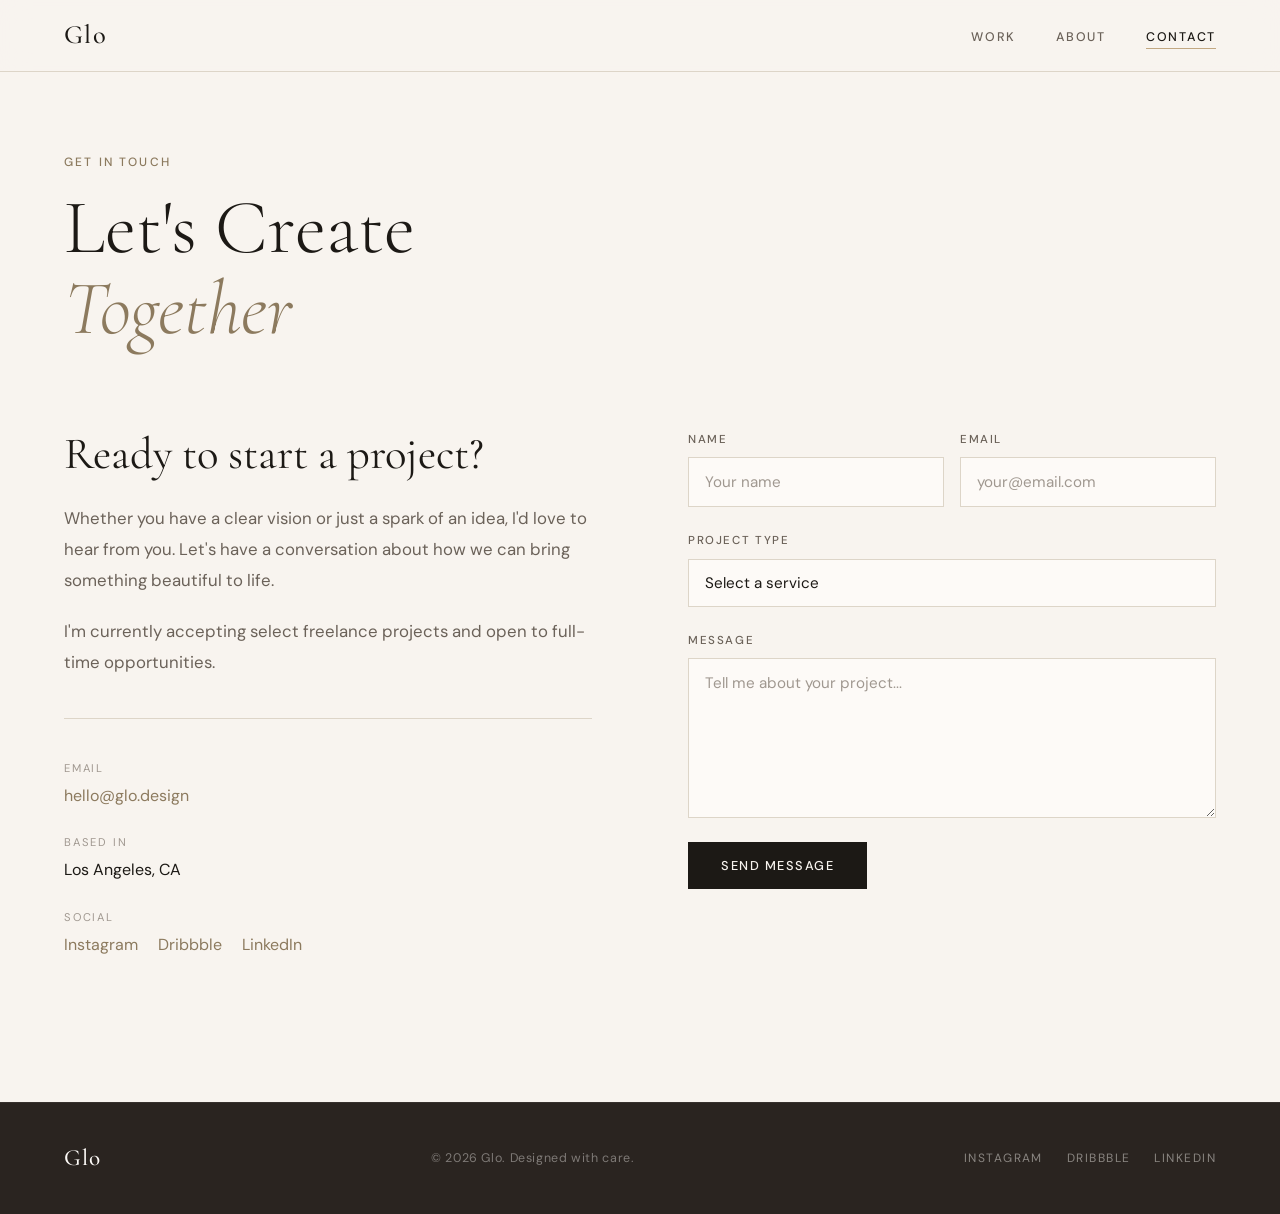
==== pages/contact.html @ 7f2146d1 "first commit" ====
<!DOCTYPE html>
<html lang="en">
<head>
  <meta charset="UTF-8" />
  <meta name="viewport" content="width=device-width, initial-scale=1.0" />
  <title>Contact — Glo</title>
  <link rel="preconnect" href="https://fonts.googleapis.com" />
  <link rel="preconnect" href="https://fonts.gstatic.com" crossorigin />
  <link href="https://fonts.googleapis.com/css2?family=Cormorant+Garamond:ital,wght@0,300;0,400;0,500;1,300;1,400;1,500&family=DM+Sans:opsz,wght@9..40,300;9..40,400;9..40,500&display=swap" rel="stylesheet" />
  <link rel="stylesheet" href="../css/styles.css" />
</head>
<body>

  <nav class="nav">
    <a href="../index.html" class="nav__logo">Glo</a>
    <ul class="nav__links">
      <li><a href="work.html">Work</a></li>
      <li><a href="../index.html#about">About</a></li>
      <li><a href="contact.html" class="nav__link--active">Contact</a></li>
    </ul>
  </nav>

  <section class="page-hero">
    <span class="page-hero__eyebrow">Get In Touch</span>
    <h1 class="page-hero__title">
      Let's Create<br />
      <em>Together</em>
    </h1>
  </section>

  <div class="contact-layout">

    <div class="contact-info">
      <h2>Ready to start a project?</h2>
      <p>Whether you have a clear vision or just a spark of an idea, I'd love to hear from you. Let's have a conversation about how we can bring something beautiful to life.</p>
      <p>I'm currently accepting select freelance projects and open to full-time opportunities.</p>

      <div class="contact-details">
        <div>
          <span class="contact-detail__label">Email</span>
          <div class="contact-detail__value">
            <a href="mailto:hello@glo.design">hello@glo.design</a>
          </div>
        </div>
        <div>
          <span class="contact-detail__label">Based In</span>
          <div class="contact-detail__value">Los Angeles, CA</div>
        </div>
        <div>
          <span class="contact-detail__label">Social</span>
          <div class="contact-detail__value social-links">
            <a href="#">Instagram</a>
            <a href="#">Dribbble</a>
            <a href="#">LinkedIn</a>
          </div>
        </div>
      </div>
    </div>

    <form class="contact-form" action="#" method="post">
      <div class="form-row">
        <div class="form-group">
          <label for="name">Name</label>
          <input type="text" id="name" name="name" placeholder="Your name" required />
        </div>
        <div class="form-group">
          <label for="email">Email</label>
          <input type="email" id="email" name="email" placeholder="your@email.com" required />
        </div>
      </div>
      <div class="form-group">
        <label for="service">Project Type</label>
        <select id="service" name="service">
          <option value="" disabled selected>Select a service</option>
          <option value="branding">Brand Identity</option>
          <option value="ux">UI / UX Design</option>
          <option value="art">Art Direction</option>
          <option value="print">Print &amp; Packaging</option>
          <option value="other">Other</option>
        </select>
      </div>
      <div class="form-group">
        <label for="message">Message</label>
        <textarea id="message" name="message" placeholder="Tell me about your project..."></textarea>
      </div>
      <div>
        <button type="submit" class="btn btn--primary">Send Message</button>
      </div>
    </form>

  </div>

  <footer class="footer">
    <div class="footer__inner">
      <span class="footer__logo">Glo</span>
      <p class="footer__copy">&copy; 2026 Glo. Designed with care.</p>
      <div class="footer__links">
        <a href="#">Instagram</a>
        <a href="#">Dribbble</a>
        <a href="#">LinkedIn</a>
      </div>
    </div>
  </footer>

</body>
</html>
---- css/styles.css ----
/* ============================================
   GLO — Personal Website Styles
   ============================================ */

/* --- Variables --- */
:root {
  --cream:       #F8F4EF;
  --warm-white:  #FDFAF7;
  --ink:         #1C1915;
  --ink-mid:     #6B6259;
  --ink-light:   #A09890;
  --gold:        #C2A882;
  --gold-dark:   #8C7A5E;
  --sand:        #EDE7DE;
  --sand-deep:   #DDD5C8;
  --dark:        #2A2420;
  --font-serif:  'Cormorant Garamond', Georgia, serif;
  --font-sans:   'DM Sans', system-ui, -apple-system, sans-serif;
  --max-width:   1200px;
  --nav-height:  72px;
}

/* --- Reset --- */
*, *::before, *::after {
  box-sizing: border-box;
  margin: 0;
  padding: 0;
}

html {
  scroll-behavior: smooth;
  -webkit-font-smoothing: antialiased;
}

body {
  background-color: var(--cream);
  color: var(--ink);
  font-family: var(--font-sans);
  font-size: 16px;
  line-height: 1.7;
}

img { display: block; width: 100%; }
a { text-decoration: none; color: inherit; }
ul { list-style: none; }

/* --- Typography --- */
h1, h2, h3 {
  font-family: var(--font-serif);
  font-weight: 400;
  line-height: 1.1;
}

.label {
  font-size: 0.75rem;
  font-weight: 500;
  letter-spacing: 0.18em;
  text-transform: uppercase;
  color: var(--gold-dark);
  display: block;
  margin-bottom: 0.75rem;
}

.label--light { color: var(--gold); }

/* --- Buttons --- */
.btn {
  display: inline-block;
  padding: 0.875rem 2rem;
  font-family: var(--font-sans);
  font-size: 0.8rem;
  font-weight: 500;
  letter-spacing: 0.12em;
  text-transform: uppercase;
  border: 1.5px solid currentColor;
  cursor: pointer;
  transition: background 0.25s ease, color 0.25s ease, border-color 0.25s ease;
}

.btn--primary {
  background: var(--ink);
  color: var(--cream);
  border-color: var(--ink);
}
.btn--primary:hover {
  background: var(--gold-dark);
  border-color: var(--gold-dark);
}

.btn--secondary {
  background: transparent;
  color: var(--ink);
  border-color: var(--ink);
}
.btn--secondary:hover {
  background: var(--ink);
  color: var(--cream);
}

.btn--light {
  background: transparent;
  color: var(--warm-white);
  border-color: var(--warm-white);
}
.btn--light:hover {
  background: var(--warm-white);
  color: var(--dark);
}

/* ============================================
   NAVIGATION
   ============================================ */
.nav {
  position: fixed;
  top: 0;
  left: 0;
  right: 0;
  z-index: 100;
  height: var(--nav-height);
  display: flex;
  align-items: center;
  justify-content: space-between;
  padding: 0 4rem;
  background: rgba(248, 244, 239, 0.92);
  backdrop-filter: blur(14px);
  -webkit-backdrop-filter: blur(14px);
  border-bottom: 1px solid var(--sand-deep);
}

.nav__logo {
  font-family: var(--font-serif);
  font-size: 1.65rem;
  font-weight: 500;
  letter-spacing: 0.05em;
  color: var(--ink);
  transition: color 0.2s;
}
.nav__logo:hover { color: var(--gold-dark); }

.nav__links {
  display: flex;
  gap: 2.5rem;
  align-items: center;
}

.nav__links a {
  font-size: 0.78rem;
  font-weight: 500;
  letter-spacing: 0.14em;
  text-transform: uppercase;
  color: var(--ink-mid);
  transition: color 0.2s;
  position: relative;
}

.nav__links a::after {
  content: '';
  position: absolute;
  bottom: -4px;
  left: 0;
  width: 0;
  height: 1px;
  background: var(--gold);
  transition: width 0.25s ease;
}

.nav__links a:hover,
.nav__links a.nav__link--active {
  color: var(--ink);
}

.nav__links a:hover::after,
.nav__links a.nav__link--active::after {
  width: 100%;
}

/* ============================================
   HERO
   ============================================ */
.hero {
  min-height: 100vh;
  padding-top: var(--nav-height);
  display: flex;
  align-items: center;
  padding-left: 4rem;
  padding-right: 4rem;
  position: relative;
  overflow: hidden;
}

.hero__content {
  max-width: 680px;
  position: relative;
  z-index: 2;
}

.hero__eyebrow {
  display: block;
  font-size: 0.78rem;
  font-weight: 500;
  letter-spacing: 0.2em;
  text-transform: uppercase;
  color: var(--gold-dark);
  margin-bottom: 1.5rem;
}

.hero__title {
  font-size: clamp(4rem, 8vw, 7.5rem);
  font-weight: 300;
  line-height: 1.0;
  color: var(--ink);
  margin-bottom: 1.75rem;
}

.hero__title em {
  font-style: italic;
  color: var(--gold-dark);
}

.hero__subtitle {
  font-size: 1.05rem;
  color: var(--ink-mid);
  line-height: 1.85;
  margin-bottom: 2.5rem;
  max-width: 460px;
}

.hero__decoration {
  position: absolute;
  right: -6vw;
  top: 50%;
  transform: translateY(-50%);
  z-index: 1;
}

.hero__circle {
  width: clamp(360px, 44vw, 680px);
  height: clamp(360px, 44vw, 680px);
  border-radius: 50%;
  background: radial-gradient(circle at 35% 35%, var(--sand), var(--sand-deep) 70%, var(--gold) 100%);
  opacity: 0.55;
}

/* ============================================
   ABOUT
   ============================================ */
.about {
  padding: 9rem 4rem;
  background: var(--warm-white);
}

.about__inner {
  max-width: var(--max-width);
  margin: 0 auto;
  display: grid;
  grid-template-columns: 1fr 1fr;
  gap: 6rem;
  align-items: center;
}

.about__img-placeholder {
  aspect-ratio: 3 / 4;
  border-radius: 2px;
  background: linear-gradient(145deg, var(--sand) 0%, var(--sand-deep) 55%, #C2A882 100%);
  position: relative;
  overflow: hidden;
}

.about__img-placeholder::after {
  content: 'Glo';
  position: absolute;
  bottom: 2rem;
  right: 2rem;
  font-family: var(--font-serif);
  font-size: 6rem;
  font-weight: 300;
  font-style: italic;
  color: rgba(255, 255, 255, 0.35);
  line-height: 1;
}

.about__heading {
  font-size: clamp(2.5rem, 4vw, 3.5rem);
  margin-bottom: 1.25rem;
}

.about__text p {
  color: var(--ink-mid);
  margin-bottom: 1.25rem;
  font-size: 1.05rem;
  line-height: 1.85;
}

.about__stats {
  display: flex;
  gap: 2.5rem;
  margin-top: 2.5rem;
  padding-top: 2.5rem;
  border-top: 1px solid var(--sand-deep);
}

.stat__num {
  display: block;
  font-family: var(--font-serif);
  font-size: 2.5rem;
  font-weight: 400;
  color: var(--ink);
  line-height: 1;
  margin-bottom: 0.3rem;
}

.stat__label {
  font-size: 0.75rem;
  color: var(--ink-light);
  letter-spacing: 0.1em;
  text-transform: uppercase;
}

/* ============================================
   SELECTED WORK
   ============================================ */
.selected-work {
  padding: 9rem 4rem;
  max-width: calc(var(--max-width) + 8rem);
  margin: 0 auto;
}

.section-header {
  text-align: center;
  margin-bottom: 4rem;
}

.section-header h2 {
  font-size: clamp(2.5rem, 5vw, 4rem);
}

.section-footer {
  text-align: center;
  margin-top: 3.5rem;
}

.work-grid {
  display: grid;
  grid-template-columns: repeat(3, 1fr);
  gap: 1.75rem;
}

.work-card {
  display: block;
  overflow: hidden;
  cursor: pointer;
}

.work-card__img {
  aspect-ratio: 4 / 5;
  border-radius: 2px;
  overflow: hidden;
  position: relative;
  transition: transform 0.55s ease;
}

.work-card:hover .work-card__img {
  transform: scale(1.03);
}

.work-card__img::before {
  content: '';
  position: absolute;
  inset: 0;
  background: rgba(28, 25, 21, 0);
  transition: background 0.4s ease;
  z-index: 1;
}

.work-card:hover .work-card__img::before {
  background: rgba(28, 25, 21, 0.18);
}

.work-card__img--1 { background: linear-gradient(145deg, #D4C5B2 0%, #BFA882 100%); }
.work-card__img--2 { background: linear-gradient(145deg, #C5CCB2 0%, #8C9A7A 100%); }
.work-card__img--3 { background: linear-gradient(145deg, #C2B8D4 0%, #8A7AA0 100%); }

.work-card__info {
  padding: 1.25rem 0 0.5rem;
}

.work-card__info h3 {
  font-size: 1.2rem;
  font-weight: 400;
  color: var(--ink);
  margin-bottom: 0.3rem;
}

.work-card__info span {
  font-size: 0.75rem;
  color: var(--ink-light);
  letter-spacing: 0.1em;
  text-transform: uppercase;
}

/* ============================================
   SERVICES
   ============================================ */
.services {
  padding: 9rem 4rem;
  background: var(--warm-white);
}

.services-grid {
  max-width: var(--max-width);
  margin: 0 auto;
  display: grid;
  grid-template-columns: repeat(4, 1fr);
  gap: 1.5rem;
}

.service-card {
  padding: 2.5rem 2rem;
  border: 1px solid var(--sand-deep);
  background: var(--cream);
  transition: border-color 0.3s ease, transform 0.3s ease;
}

.service-card:hover {
  border-color: var(--gold);
  transform: translateY(-5px);
}

.service-card__number {
  font-family: var(--font-serif);
  font-size: 3rem;
  font-weight: 300;
  color: var(--sand-deep);
  line-height: 1;
  margin-bottom: 1.5rem;
}

.service-card h3 {
  font-size: 1.25rem;
  margin-bottom: 0.75rem;
}

.service-card p {
  font-size: 0.9rem;
  color: var(--ink-mid);
  line-height: 1.75;
}

/* ============================================
   CTA
   ============================================ */
.cta {
  padding: 9rem 4rem;
  background: var(--dark);
  text-align: center;
  position: relative;
  overflow: hidden;
}

.cta::before {
  content: 'Glo';
  position: absolute;
  font-family: var(--font-serif);
  font-size: 32vw;
  font-weight: 400;
  color: rgba(255, 255, 255, 0.03);
  top: 50%;
  left: 50%;
  transform: translate(-50%, -50%);
  pointer-events: none;
  white-space: nowrap;
  line-height: 1;
}

.cta__inner { position: relative; z-index: 2; }

.cta__heading {
  font-size: clamp(2.5rem, 5vw, 4.5rem);
  color: var(--warm-white);
  margin-bottom: 1rem;
}

.cta p {
  color: rgba(253, 250, 247, 0.55);
  font-size: 1.05rem;
  margin-bottom: 2.5rem;
}

/* ============================================
   FOOTER
   ============================================ */
.footer {
  padding: 2.25rem 4rem;
  background: var(--dark);
  border-top: 1px solid rgba(255, 255, 255, 0.06);
}

.footer__inner {
  max-width: var(--max-width);
  margin: 0 auto;
  display: flex;
  align-items: center;
  justify-content: space-between;
}

.footer__logo {
  font-family: var(--font-serif);
  font-size: 1.45rem;
  font-weight: 500;
  color: var(--warm-white);
  letter-spacing: 0.05em;
}

.footer__copy {
  font-size: 0.78rem;
  color: rgba(253, 250, 247, 0.4);
  letter-spacing: 0.05em;
}

.footer__links {
  display: flex;
  gap: 1.5rem;
}

.footer__links a {
  font-size: 0.75rem;
  letter-spacing: 0.12em;
  text-transform: uppercase;
  color: rgba(253, 250, 247, 0.45);
  transition: color 0.2s;
}

.footer__links a:hover { color: var(--warm-white); }

/* ============================================
   WORK PAGE
   ============================================ */
.page-hero {
  padding: calc(var(--nav-height) + 5rem) 4rem 4rem;
}

.page-hero__eyebrow {
  font-size: 0.75rem;
  font-weight: 500;
  letter-spacing: 0.18em;
  text-transform: uppercase;
  color: var(--gold-dark);
  display: block;
  margin-bottom: 1rem;
}

.page-hero__title {
  font-size: clamp(3rem, 6vw, 5.5rem);
  font-weight: 300;
  color: var(--ink);
  line-height: 1.05;
}

.page-hero__title em {
  font-style: italic;
  color: var(--gold-dark);
}

.project-grid {
  padding: 1rem 4rem 9rem;
  max-width: calc(var(--max-width) + 8rem);
  margin: 0 auto;
  display: grid;
  grid-template-columns: repeat(2, 1fr);
  gap: 3rem 2.5rem;
}

.project-card {
  display: block;
  overflow: hidden;
  cursor: pointer;
}

.project-card__img {
  aspect-ratio: 16 / 10;
  border-radius: 2px;
  position: relative;
  overflow: hidden;
  transition: transform 0.55s ease;
}

.project-card:hover .project-card__img {
  transform: scale(1.03);
}

.project-card__img::before {
  content: '';
  position: absolute;
  inset: 0;
  background: rgba(28, 25, 21, 0);
  transition: background 0.4s ease;
  z-index: 1;
}

.project-card:hover .project-card__img::before {
  background: rgba(28, 25, 21, 0.15);
}

.project-card__img--1 { background: linear-gradient(135deg, #D4C5B2, #BFA882); }
.project-card__img--2 { background: linear-gradient(135deg, #C5CCB2, #8C9A7A); }
.project-card__img--3 { background: linear-gradient(135deg, #C2B8D4, #8A7AA0); }
.project-card__img--4 { background: linear-gradient(135deg, #B8D0D4, #6A8FA0); }
.project-card__img--5 { background: linear-gradient(135deg, #D4B8B8, #A07070); }
.project-card__img--6 { background: linear-gradient(135deg, #D4D0B8, #A09A6A); }

.project-card__meta {
  padding: 1.25rem 0 0.5rem;
  display: flex;
  justify-content: space-between;
  align-items: flex-start;
  gap: 1rem;
}

.project-card__title {
  font-family: var(--font-serif);
  font-size: 1.3rem;
  font-weight: 400;
  color: var(--ink);
}

.project-card__cat {
  font-size: 0.72rem;
  letter-spacing: 0.12em;
  text-transform: uppercase;
  color: var(--gold-dark);
  white-space: nowrap;
  margin-top: 0.35rem;
}

/* ============================================
   CONTACT PAGE
   ============================================ */
.contact-layout {
  display: grid;
  grid-template-columns: 1fr 1fr;
  gap: 6rem;
  padding: 1rem 4rem 9rem;
  max-width: calc(var(--max-width) + 8rem);
  margin: 0 auto;
  align-items: start;
}

.contact-info h2 {
  font-size: clamp(2rem, 3.5vw, 3rem);
  margin-bottom: 1.5rem;
}

.contact-info p {
  color: var(--ink-mid);
  font-size: 1.05rem;
  margin-bottom: 1.25rem;
  line-height: 1.85;
}

.contact-details {
  display: flex;
  flex-direction: column;
  gap: 1.5rem;
  margin-top: 2.5rem;
  padding-top: 2.5rem;
  border-top: 1px solid var(--sand-deep);
}

.contact-detail__label {
  font-size: 0.7rem;
  letter-spacing: 0.16em;
  text-transform: uppercase;
  color: var(--ink-light);
  display: block;
  margin-bottom: 0.25rem;
}

.contact-detail__value {
  font-size: 1rem;
  color: var(--ink);
}

.contact-detail__value a {
  color: var(--gold-dark);
  transition: color 0.2s;
}
.contact-detail__value a:hover { color: var(--ink); }

.social-links {
  display: flex;
  gap: 1.25rem;
  flex-wrap: wrap;
}

/* Form */
.contact-form {
  display: flex;
  flex-direction: column;
  gap: 1.5rem;
}

.form-group {
  display: flex;
  flex-direction: column;
  gap: 0.5rem;
}

.form-group label {
  font-size: 0.72rem;
  font-weight: 500;
  letter-spacing: 0.14em;
  text-transform: uppercase;
  color: var(--ink-mid);
}

.form-group input,
.form-group textarea,
.form-group select {
  background: var(--warm-white);
  border: 1px solid var(--sand-deep);
  border-radius: 0;
  padding: 0.875rem 1rem;
  font-family: var(--font-sans);
  font-size: 0.95rem;
  color: var(--ink);
  outline: none;
  width: 100%;
  transition: border-color 0.2s;
  -webkit-appearance: none;
  appearance: none;
}

.form-group input:focus,
.form-group textarea:focus,
.form-group select:focus {
  border-color: var(--gold);
}

.form-group input::placeholder,
.form-group textarea::placeholder {
  color: var(--ink-light);
}

.form-group textarea {
  height: 160px;
  resize: vertical;
}

.form-row {
  display: grid;
  grid-template-columns: 1fr 1fr;
  gap: 1rem;
}
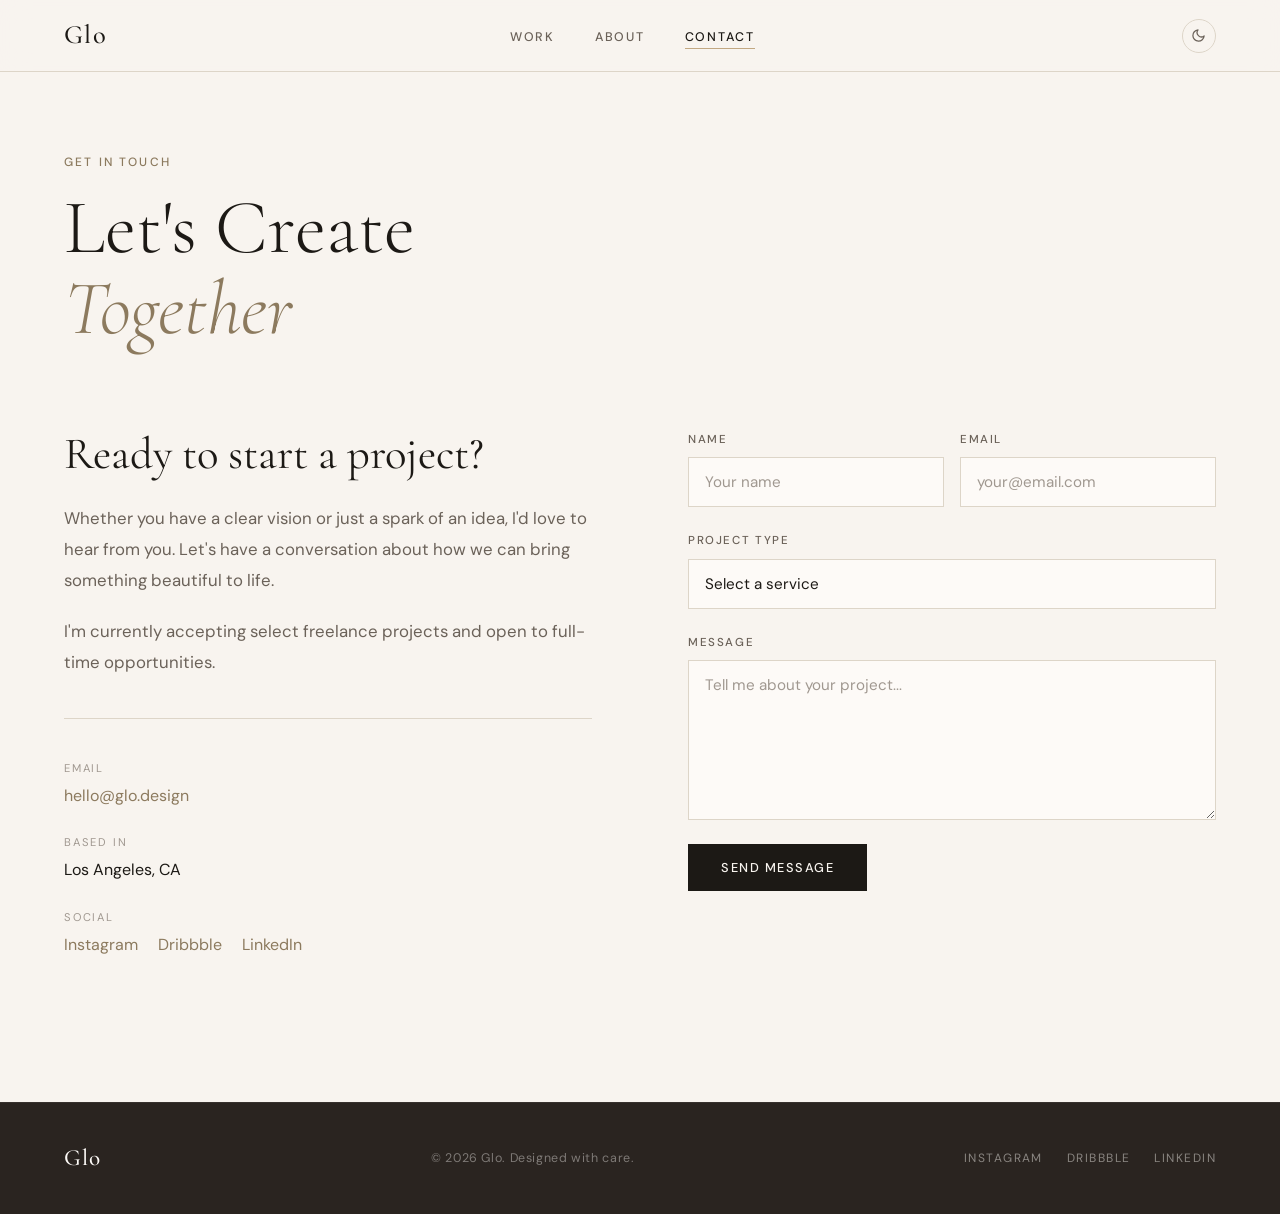
==== commit 7c1bf607: "Add theme toggle functionality and dark mode styles" ====
--- a/pages/contact.html
+++ b/pages/contact.html
@@ -8,6 +8,15 @@
   <link rel="preconnect" href="https://fonts.gstatic.com" crossorigin />
   <link href="https://fonts.googleapis.com/css2?family=Cormorant+Garamond:ital,wght@0,300;0,400;0,500;1,300;1,400;1,500&family=DM+Sans:opsz,wght@9..40,300;9..40,400;9..40,500&display=swap" rel="stylesheet" />
   <link rel="stylesheet" href="../css/styles.css" />
+  <script>
+    (function () {
+      var t = localStorage.getItem('theme');
+      if (t) { document.documentElement.setAttribute('data-theme', t); }
+      else if (window.matchMedia('(prefers-color-scheme: dark)').matches) {
+        document.documentElement.setAttribute('data-theme', 'dark');
+      }
+    }());
+  </script>
 </head>
 <body>
 
@@ -18,6 +27,10 @@
       <li><a href="../index.html#about">About</a></li>
       <li><a href="contact.html" class="nav__link--active">Contact</a></li>
     </ul>
+    <button class="theme-toggle" id="themeToggle" aria-label="Toggle dark mode">
+      <svg class="theme-toggle__moon" xmlns="http://www.w3.org/2000/svg" width="15" height="15" viewBox="0 0 24 24" fill="none" stroke="currentColor" stroke-width="2" stroke-linecap="round" stroke-linejoin="round" aria-hidden="true"><path d="M21 12.79A9 9 0 1 1 11.21 3 7 7 0 0 0 21 12.79z"/></svg>
+      <svg class="theme-toggle__sun" xmlns="http://www.w3.org/2000/svg" width="15" height="15" viewBox="0 0 24 24" fill="none" stroke="currentColor" stroke-width="2" stroke-linecap="round" stroke-linejoin="round" aria-hidden="true"><circle cx="12" cy="12" r="5"/><line x1="12" y1="1" x2="12" y2="3"/><line x1="12" y1="21" x2="12" y2="23"/><line x1="4.22" y1="4.22" x2="5.64" y2="5.64"/><line x1="18.36" y1="18.36" x2="19.78" y2="19.78"/><line x1="1" y1="12" x2="3" y2="12"/><line x1="21" y1="12" x2="23" y2="12"/><line x1="4.22" y1="19.78" x2="5.64" y2="18.36"/><line x1="18.36" y1="5.64" x2="19.78" y2="4.22"/></svg>
+    </button>
   </nav>
 
   <section class="page-hero">
@@ -102,5 +115,6 @@
     </div>
   </footer>
 
+  <script src="../js/app.js"></script>
 </body>
 </html>
--- a/css/styles.css
+++ b/css/styles.css
@@ -751,3 +751,133 @@
   grid-template-columns: 1fr 1fr;
   gap: 1rem;
 }
+
+/* ============================================
+   WEATHER WIDGET
+   ============================================ */
+.weather-widget {
+  position: absolute;
+  bottom: 3.5rem;
+  right: 4rem;
+  z-index: 5;
+  background: rgba(253, 250, 247, 0.84);
+  backdrop-filter: blur(20px);
+  -webkit-backdrop-filter: blur(20px);
+  border: 1px solid #DDD5C8;
+  border-top: 2.5px solid #C2A882;
+  padding: 1.25rem 1.5rem;
+  min-width: 205px;
+}
+.weather-widget__status {
+  font-size: 0.78rem;
+  color: #A09890;
+  letter-spacing: 0.08em;
+  margin: 0;
+}
+.weather-widget__body {
+  flex-direction: column;
+  gap: 0.5rem;
+}
+.weather-widget__primary {
+  display: flex;
+  align-items: baseline;
+  gap: 0.5rem;
+}
+.weather-widget__emoji {
+  font-size: 1.85rem;
+  line-height: 1;
+}
+.weather-widget__temp {
+  font-family: 'Cormorant Garamond', Georgia, serif;
+  font-size: 2.6rem;
+  font-weight: 300;
+  color: #1C1915;
+  line-height: 1;
+}
+.weather-widget__secondary {
+  display: flex;
+  flex-direction: column;
+  gap: 0.2rem;
+  margin-top: 0.2rem;
+}
+.weather-widget__desc {
+  font-size: 0.68rem;
+  font-weight: 500;
+  letter-spacing: 0.16em;
+  text-transform: uppercase;
+  color: #8C7A5E;
+}
+.weather-widget__loc {
+  font-size: 0.78rem;
+  color: #6B6259;
+}
+@media (max-width: 900px) {
+  .weather-widget {
+    bottom: 1.5rem;
+    right: 1.5rem;
+    min-width: 175px;
+    padding: 1rem 1.25rem;
+  }
+}
+
+/* ============================================
+   THEME TOGGLE BUTTON
+   ============================================ */
+.theme-toggle {
+  background: none;
+  border: 1.5px solid var(--sand-deep);
+  border-radius: 50%;
+  width: 34px;
+  height: 34px;
+  cursor: pointer;
+  display: flex;
+  align-items: center;
+  justify-content: center;
+  color: var(--ink-mid);
+  margin-left: 1.5rem;
+  padding: 0;
+  flex-shrink: 0;
+  transition: border-color 0.25s ease, color 0.25s ease;
+}
+
+.theme-toggle:hover {
+  border-color: var(--gold);
+  color: var(--ink);
+}
+
+.theme-toggle__sun  { display: none; }
+.theme-toggle__moon { display: block; }
+
+[data-theme="dark"] .theme-toggle__sun  { display: block; }
+[data-theme="dark"] .theme-toggle__moon { display: none; }
+
+/* ============================================
+   DARK MODE
+   ============================================ */
+[data-theme="dark"] {
+  color-scheme: dark;
+  --cream:      #1C1814;
+  --warm-white: #221E1A;
+  --ink:        #EDE8E1;
+  --ink-mid:    #A8A09A;
+  --ink-light:  #6E6660;
+  --sand:       #2C2620;
+  --sand-deep:  #3A332C;
+  --dark:       #100E0C;
+}
+
+[data-theme="dark"] .nav {
+  background: rgba(28, 24, 20, 0.92);
+  border-bottom-color: var(--sand-deep);
+}
+
+[data-theme="dark"] .weather-widget {
+  background: rgba(28, 24, 20, 0.88);
+  border-color: var(--sand-deep);
+  border-top-color: var(--gold);
+}
+
+[data-theme="dark"] .weather-widget__temp   { color: var(--ink); }
+[data-theme="dark"] .weather-widget__loc    { color: var(--ink-mid); }
+[data-theme="dark"] .weather-widget__status { color: var(--ink-light); }
+[data-theme="dark"] .weather-widget__desc   { color: var(--gold-dark); }
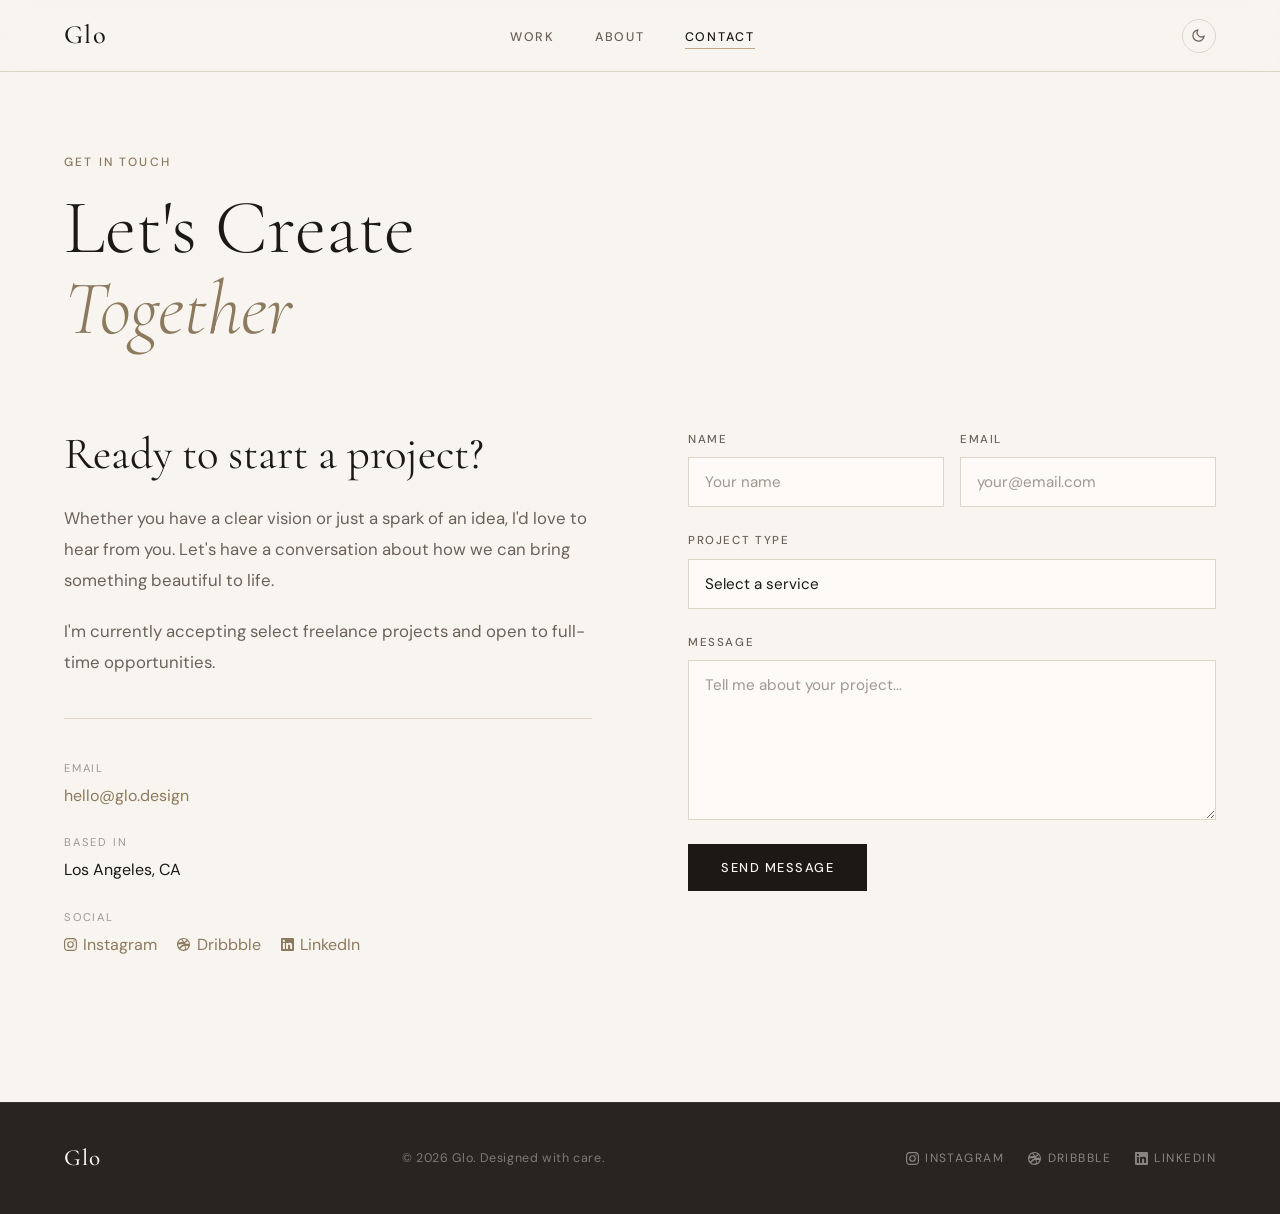
==== commit 7ed6e24a: "Add social media icons to footer and contact sections Co-authored-by: Copilot <copilot@github.com>" ====
--- a/pages/contact.html
+++ b/pages/contact.html
@@ -62,9 +62,9 @@
         <div>
           <span class="contact-detail__label">Social</span>
           <div class="contact-detail__value social-links">
-            <a href="#">Instagram</a>
-            <a href="#">Dribbble</a>
-            <a href="#">LinkedIn</a>
+            <a href="#"><svg xmlns="http://www.w3.org/2000/svg" width="13" height="13" viewBox="0 0 24 24" fill="currentColor" aria-hidden="true"><path d="M12 2.163c3.204 0 3.584.012 4.85.07 3.252.148 4.771 1.691 4.919 4.919.058 1.265.069 1.645.069 4.849 0 3.205-.012 3.584-.069 4.849-.149 3.225-1.664 4.771-4.919 4.919-1.266.058-1.644.07-4.85.07-3.204 0-3.584-.012-4.849-.07-3.26-.149-4.771-1.699-4.919-4.92-.058-1.265-.07-1.644-.07-4.849 0-3.204.013-3.583.07-4.849.149-3.227 1.664-4.771 4.919-4.919 1.266-.057 1.645-.069 4.849-.069zM12 0C8.741 0 8.333.014 7.053.072 2.695.272.273 2.69.073 7.052.014 8.333 0 8.741 0 12c0 3.259.014 3.668.072 4.948.2 4.358 2.618 6.78 6.98 6.98C8.333 23.986 8.741 24 12 24c3.259 0 3.668-.014 4.948-.072 4.354-.2 6.782-2.618 6.979-6.98.059-1.28.073-1.689.073-4.948 0-3.259-.014-3.667-.072-4.947-.196-4.354-2.617-6.78-6.979-6.98C15.668.014 15.259 0 12 0zm0 5.838a6.162 6.162 0 1 0 0 12.324 6.162 6.162 0 0 0 0-12.324zM12 16a4 4 0 1 1 0-8 4 4 0 0 1 0 8zm6.406-11.845a1.44 1.44 0 1 0 0 2.881 1.44 1.44 0 0 0 0-2.881z"/></svg>Instagram</a>
+            <a href="#"><svg xmlns="http://www.w3.org/2000/svg" width="13" height="13" viewBox="0 0 24 24" fill="currentColor" aria-hidden="true"><path d="M12 0C5.374 0 0 5.373 0 12c0 6.628 5.374 12 12 12 6.628 0 12-5.372 12-12 0-6.627-5.372-12-12-12zm7.92 5.677c1.2 1.46 1.934 3.31 1.969 5.322-.288-.057-3.17-.645-6.072-.28-.066-.15-.13-.305-.198-.46-.19-.433-.393-.866-.607-1.29 3.22-1.31 4.688-3.197 4.908-3.292zM12 2.059c2.21 0 4.237.808 5.808 2.14-.19.075-1.5 1.863-4.617 3.02C11.68 4.93 10.07 3.24 9.83 2.99A10.005 10.005 0 0 1 12 2.06zm-4.39.737c.23.238 1.81 1.934 3.33 4.13-4.195 1.115-7.897 1.099-8.284 1.094A10.027 10.027 0 0 1 7.61 2.796zM2.058 12.003c0-.064.002-.128.002-.192.373.012 4.736.072 9.22-1.275.258.506.502 1.021.726 1.541-.113.032-.226.065-.337.1-4.638 1.497-7.1 5.588-7.1 5.588A9.944 9.944 0 0 1 2.059 12zm9.942 9.944a9.95 9.95 0 0 1-5.977-1.986s2.313-3.88 7.45-5.652c.021-.007.04-.015.06-.022a31.42 31.42 0 0 1 1.632 5.888 9.94 9.94 0 0 1-3.165.772zm5.11-1.406a33.027 33.027 0 0 0-1.516-5.608c2.715-.432 5.096.278 5.388.373a10.03 10.03 0 0 1-3.872 5.235z"/></svg>Dribbble</a>
+            <a href="#"><svg xmlns="http://www.w3.org/2000/svg" width="13" height="13" viewBox="0 0 24 24" fill="currentColor" aria-hidden="true"><path d="M20.447 20.452h-3.554v-5.569c0-1.328-.027-3.037-1.852-3.037-1.853 0-2.136 1.445-2.136 2.939v5.667H9.351V9h3.414v1.561h.046c.477-.9 1.637-1.85 3.37-1.85 3.601 0 4.267 2.37 4.267 5.455v6.286zM5.337 7.433a2.062 2.062 0 0 1-2.063-2.065 2.064 2.064 0 1 1 2.063 2.065zm1.782 13.019H3.555V9h3.564v11.452zM22.225 0H1.771C.792 0 0 .774 0 1.729v20.542C0 23.227.792 24 1.771 24h20.451C23.2 24 24 23.227 24 22.271V1.729C24 .774 23.2 0 22.222 0h.003z"/></svg>LinkedIn</a>
           </div>
         </div>
       </div>
@@ -108,9 +108,9 @@
       <span class="footer__logo">Glo</span>
       <p class="footer__copy">&copy; 2026 Glo. Designed with care.</p>
       <div class="footer__links">
-        <a href="#">Instagram</a>
-        <a href="#">Dribbble</a>
-        <a href="#">LinkedIn</a>
+        <a href="#"><svg xmlns="http://www.w3.org/2000/svg" width="13" height="13" viewBox="0 0 24 24" fill="currentColor" aria-hidden="true"><path d="M12 2.163c3.204 0 3.584.012 4.85.07 3.252.148 4.771 1.691 4.919 4.919.058 1.265.069 1.645.069 4.849 0 3.205-.012 3.584-.069 4.849-.149 3.225-1.664 4.771-4.919 4.919-1.266.058-1.644.07-4.85.07-3.204 0-3.584-.012-4.849-.07-3.26-.149-4.771-1.699-4.919-4.92-.058-1.265-.07-1.644-.07-4.849 0-3.204.013-3.583.07-4.849.149-3.227 1.664-4.771 4.919-4.919 1.266-.057 1.645-.069 4.849-.069zM12 0C8.741 0 8.333.014 7.053.072 2.695.272.273 2.69.073 7.052.014 8.333 0 8.741 0 12c0 3.259.014 3.668.072 4.948.2 4.358 2.618 6.78 6.98 6.98C8.333 23.986 8.741 24 12 24c3.259 0 3.668-.014 4.948-.072 4.354-.2 6.782-2.618 6.979-6.98.059-1.28.073-1.689.073-4.948 0-3.259-.014-3.667-.072-4.947-.196-4.354-2.617-6.78-6.979-6.98C15.668.014 15.259 0 12 0zm0 5.838a6.162 6.162 0 1 0 0 12.324 6.162 6.162 0 0 0 0-12.324zM12 16a4 4 0 1 1 0-8 4 4 0 0 1 0 8zm6.406-11.845a1.44 1.44 0 1 0 0 2.881 1.44 1.44 0 0 0 0-2.881z"/></svg>Instagram</a>
+        <a href="#"><svg xmlns="http://www.w3.org/2000/svg" width="13" height="13" viewBox="0 0 24 24" fill="currentColor" aria-hidden="true"><path d="M12 0C5.374 0 0 5.373 0 12c0 6.628 5.374 12 12 12 6.628 0 12-5.372 12-12 0-6.627-5.372-12-12-12zm7.92 5.677c1.2 1.46 1.934 3.31 1.969 5.322-.288-.057-3.17-.645-6.072-.28-.066-.15-.13-.305-.198-.46-.19-.433-.393-.866-.607-1.29 3.22-1.31 4.688-3.197 4.908-3.292zM12 2.059c2.21 0 4.237.808 5.808 2.14-.19.075-1.5 1.863-4.617 3.02C11.68 4.93 10.07 3.24 9.83 2.99A10.005 10.005 0 0 1 12 2.06zm-4.39.737c.23.238 1.81 1.934 3.33 4.13-4.195 1.115-7.897 1.099-8.284 1.094A10.027 10.027 0 0 1 7.61 2.796zM2.058 12.003c0-.064.002-.128.002-.192.373.012 4.736.072 9.22-1.275.258.506.502 1.021.726 1.541-.113.032-.226.065-.337.1-4.638 1.497-7.1 5.588-7.1 5.588A9.944 9.944 0 0 1 2.059 12zm9.942 9.944a9.95 9.95 0 0 1-5.977-1.986s2.313-3.88 7.45-5.652c.021-.007.04-.015.06-.022a31.42 31.42 0 0 1 1.632 5.888 9.94 9.94 0 0 1-3.165.772zm5.11-1.406a33.027 33.027 0 0 0-1.516-5.608c2.715-.432 5.096.278 5.388.373a10.03 10.03 0 0 1-3.872 5.235z"/></svg>Dribbble</a>
+        <a href="#"><svg xmlns="http://www.w3.org/2000/svg" width="13" height="13" viewBox="0 0 24 24" fill="currentColor" aria-hidden="true"><path d="M20.447 20.452h-3.554v-5.569c0-1.328-.027-3.037-1.852-3.037-1.853 0-2.136 1.445-2.136 2.939v5.667H9.351V9h3.414v1.561h.046c.477-.9 1.637-1.85 3.37-1.85 3.601 0 4.267 2.37 4.267 5.455v6.286zM5.337 7.433a2.062 2.062 0 0 1-2.063-2.065 2.064 2.064 0 1 1 2.063 2.065zm1.782 13.019H3.555V9h3.564v11.452zM22.225 0H1.771C.792 0 0 .774 0 1.729v20.542C0 23.227.792 24 1.771 24h20.451C23.2 24 24 23.227 24 22.271V1.729C24 .774 23.2 0 22.222 0h.003z"/></svg>LinkedIn</a>
       </div>
     </div>
   </footer>
--- a/css/styles.css
+++ b/css/styles.css
@@ -120,7 +120,7 @@
   display: flex;
   align-items: center;
   justify-content: space-between;
-  padding: 0 4rem;
+  padding: 0 max(4rem, calc((100vw - var(--max-width)) / 2));
   background: rgba(248, 244, 239, 0.92);
   backdrop-filter: blur(14px);
   -webkit-backdrop-filter: blur(14px);
@@ -182,8 +182,8 @@
   padding-top: var(--nav-height);
   display: flex;
   align-items: center;
-  padding-left: 4rem;
-  padding-right: 4rem;
+  padding-left: max(4rem, calc((100vw - var(--max-width)) / 2));
+  padding-right: max(4rem, calc((100vw - var(--max-width)) / 2));
   position: relative;
   overflow: hidden;
 }
@@ -259,24 +259,18 @@
 }
 
 .about__img-placeholder {
-  aspect-ratio: 3 / 4;
+  aspect-ratio: 1 / 1;
   border-radius: 2px;
-  background: linear-gradient(145deg, var(--sand) 0%, var(--sand-deep) 55%, #C2A882 100%);
   position: relative;
   overflow: hidden;
 }
 
-.about__img-placeholder::after {
-  content: 'Glo';
-  position: absolute;
-  bottom: 2rem;
-  right: 2rem;
-  font-family: var(--font-serif);
-  font-size: 6rem;
-  font-weight: 300;
-  font-style: italic;
-  color: rgba(255, 255, 255, 0.35);
-  line-height: 1;
+.about__profile-img {
+  width: 100%;
+  height: 100%;
+  object-fit: cover;
+  object-position: center 30%;
+  display: block;
 }
 
 .about__heading {
@@ -352,7 +346,7 @@
 }
 
 .work-card__img {
-  aspect-ratio: 4 / 5;
+  aspect-ratio: 16 / 10;
   border-radius: 2px;
   overflow: hidden;
   position: relative;
@@ -376,9 +370,9 @@
   background: rgba(28, 25, 21, 0.18);
 }
 
-.work-card__img--1 { background: linear-gradient(145deg, #D4C5B2 0%, #BFA882 100%); }
-.work-card__img--2 { background: linear-gradient(145deg, #C5CCB2 0%, #8C9A7A 100%); }
-.work-card__img--3 { background: linear-gradient(145deg, #C2B8D4 0%, #8A7AA0 100%); }
+.work-card__img--1 { background: url('../assets/bloom-img-1.jpg') center/cover no-repeat; }
+.work-card__img--2 { background: url('../assets/nova-img-1.png') center/cover no-repeat; }
+.work-card__img--3 { background: url('../assets/Lorraine-img-1.jpg') center/cover no-repeat; }
 
 .work-card__info {
   padding: 1.25rem 0 0.5rem;
@@ -522,6 +516,13 @@
   gap: 1.5rem;
 }
 
+.footer__links a,
+.social-links a {
+  display: inline-flex;
+  align-items: center;
+  gap: 0.4rem;
+}
+
 .footer__links a {
   font-size: 0.75rem;
   letter-spacing: 0.12em;
@@ -537,6 +538,8 @@
    ============================================ */
 .page-hero {
   padding: calc(var(--nav-height) + 5rem) 4rem 4rem;
+  max-width: calc(var(--max-width) + 8rem);
+  margin: 0 auto;
 }
 
 .page-hero__eyebrow {
@@ -601,12 +604,12 @@
   background: rgba(28, 25, 21, 0.15);
 }
 
-.project-card__img--1 { background: linear-gradient(135deg, #D4C5B2, #BFA882); }
-.project-card__img--2 { background: linear-gradient(135deg, #C5CCB2, #8C9A7A); }
-.project-card__img--3 { background: linear-gradient(135deg, #C2B8D4, #8A7AA0); }
-.project-card__img--4 { background: linear-gradient(135deg, #B8D0D4, #6A8FA0); }
-.project-card__img--5 { background: linear-gradient(135deg, #D4B8B8, #A07070); }
-.project-card__img--6 { background: linear-gradient(135deg, #D4D0B8, #A09A6A); }
+.project-card__img--1 { background: url('../assets/bloom-img-1.jpg') center/cover no-repeat; }
+.project-card__img--2 { background: url('../assets/nova-img-1.png') center/cover no-repeat; }
+.project-card__img--3 { background: url('../assets/Lorraine-img-1.jpg') center/cover no-repeat; }
+.project-card__img--4 { background: url('../assets/marea.png') center/cover no-repeat; }
+.project-card__img--5 { background: url('../assets/ember-img-1.jpg') center/cover no-repeat; }
+.project-card__img--6 { background: url('../assets/ciel-img.png') center/cover no-repeat; }
 
 .project-card__meta {
   padding: 1.25rem 0 0.5rem;
@@ -864,6 +867,7 @@
   --sand:       #2C2620;
   --sand-deep:  #3A332C;
   --dark:       #100E0C;
+  --gold-dark:  #A89070;
 }
 
 [data-theme="dark"] .nav {
